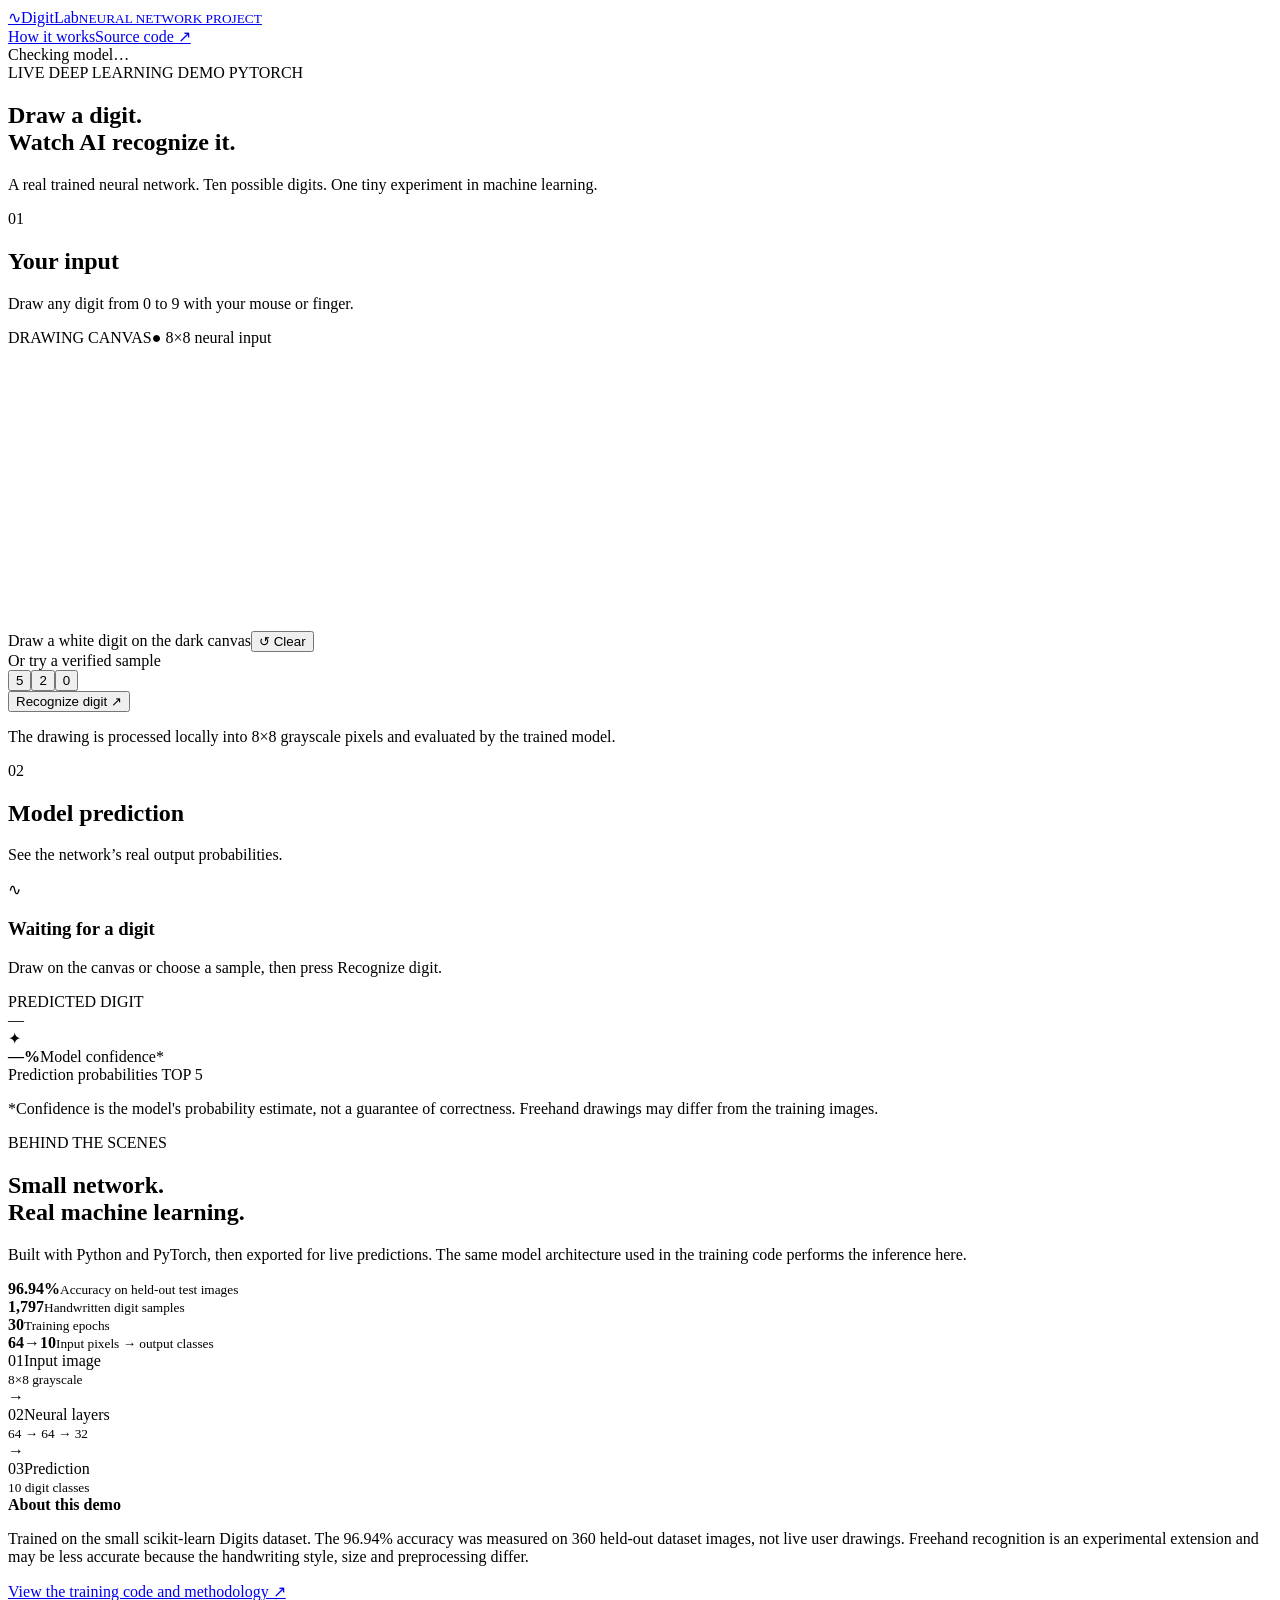
==== docs/index.html @ 20ec1afa "feat: build static browser-only trained neural network demo (docs/index.html)" ====
<!DOCTYPE html>
<html lang="en">
<head>
  <meta charset="UTF-8">
  <meta name="viewport" content="width=device-width,initial-scale=1">
  <meta name="description" content="Interactive PyTorch deep learning digit recognition — draw a number and see a real neural network prediction.">
  <title>DigitLab — Handwritten Digit Recognition AI</title>
  <link rel="stylesheet" href="./styles.css">
  <script src="./app.js" defer></script>
</head>
<body>

  <div class='ambient ambient-one'></div><div class='ambient ambient-two'></div>
  <header class='site-header'>
    <a href='#top' class='wordmark'><span class='brand-icon'>∿</span><span>Digit<span class='brand-accent'>Lab</span><small>NEURAL NETWORK PROJECT</small></span></a>
    <nav><a href='#how-it-works'>How it works</a><a href='https://github.com/lsaiahmany1-blip/handwritten-digit-recognition' target='_blank' rel='noopener noreferrer'>Source code ↗</a></nav>
    <span class='status'><span class='status-dot'></span><span id='model-status'>Checking model…</span></span>
  </header>
  <main id='top'>
    <section class='hero'>
      <div class='eyebrow'><span class='small-dot'></span> LIVE DEEP LEARNING DEMO <span class='line'></span> PYTORCH</div>
      <h1>Draw a digit.<br/><span>Watch AI recognize it.</span></h1>
      <p class='lead'>A real trained neural network. Ten possible digits. One tiny experiment in machine learning.</p>
    </section>
    <div class='lab-grid'>
      <section class='card draw-panel'>
        <div class='card-title'><span class='step'>01</span><div><h2>Your input</h2><p>Draw any digit from 0 to 9 with your mouse or finger.</p></div></div>
        <div class='canvas-shell'>
          <div class='canvas-header'><span>DRAWING CANVAS</span><span class='canvas-indicator'>● 8×8 neural input</span></div>
          <div class='canvas-area'>
            <canvas id='digit-canvas' width='280' height='280' aria-label='Draw a handwritten digit from zero to nine'></canvas>
            <div class='canvas-corner tl'></div><div class='canvas-corner tr'></div><div class='canvas-corner bl'></div><div class='canvas-corner br'></div>
          </div>
          <div class='canvas-footer'><span id='canvas-message'>Draw a white digit on the dark canvas</span><button id='clear' class='text-button' type='button'>↺ Clear</button></div>
        </div>
        <div class='sample-row'><span>Or try a verified sample</span><div class='sample-buttons'>
          <button data-sample='0' type='button'>5</button><button data-sample='1' type='button'>2</button><button data-sample='2' type='button'>0</button>
        </div></div>
        <button id='predict' class='primary-button' type='button'>Recognize digit <span>↗</span></button>
        <p class='helper'>The drawing is processed locally into 8×8 grayscale pixels and evaluated by the trained model.</p>
      </section>
      <section class='card results-panel' aria-live='polite'>
        <div class='card-title'><span class='step'>02</span><div><h2>Model prediction</h2><p>See the network’s real output probabilities.</p></div></div>
        <div id='results-empty' class='results-empty'><div class='empty-symbol'>∿</div><h3>Waiting for a digit</h3><p>Draw on the canvas or choose a sample, then press Recognize digit.</p></div>
        <div id='results-data' class='results-data hidden'>
          <div class='prediction-hero'><div><div class='overline'>PREDICTED DIGIT</div><div id='predicted-digit' class='prediction-number'>—</div></div><div class='confidence-card'><div class='confidence-icon'>✦</div><strong id='confidence'>—%</strong><span>Model confidence*</span></div></div>
          <div class='scores-heading'>Prediction probabilities <span>TOP 5</span></div>
          <div id='scores' class='scores'></div>
          <div id='sample-feedback' class='sample-feedback hidden'></div>
          <p class='model-note'>*Confidence is the model's probability estimate, not a guarantee of correctness. Freehand drawings may differ from the training images.</p>
        </div>
        <div id='error-message' class='error-message hidden' role='alert'></div>
      </section>
    </div>
    <section id='how-it-works' class='info-section'>
      <div class='info-top'><div class='eyebrow'>BEHIND THE SCENES</div><h2>Small network.<br/><span>Real machine learning.</span></h2><p>Built with Python and PyTorch, then exported for live predictions. The same model architecture used in the training code performs the inference here.</p></div>
      <div class='metrics'>
        <div><strong>96.94<span>%</span></strong><small>Accuracy on held-out test images</small></div>
        <div><strong>1,797</strong><small>Handwritten digit samples</small></div>
        <div><strong>30</strong><small>Training epochs</small></div>
        <div><strong>64<span>→</span>10</strong><small>Input pixels → output classes</small></div>
      </div>
      <div class='pipeline'><div><span>01</span>Input image<br/><small>8×8 grayscale</small></div><b>→</b><div><span>02</span>Neural layers<br/><small>64 → 64 → 32</small></div><b>→</b><div><span>03</span>Prediction<br/><small>10 digit classes</small></div></div>
      <div class='limitations'><strong>About this demo</strong><p>Trained on the small scikit-learn Digits dataset. The 96.94% accuracy was measured on 360 held-out dataset images, not live user drawings. Freehand recognition is an experimental extension and may be less accurate because the handwriting style, size and preprocessing differ.</p><a href='https://github.com/lsaiahmany1-blip/handwritten-digit-recognition' target='_blank' rel='noopener noreferrer'>View the training code and methodology ↗</a></div>
    </section>
  </main>
  <footer><span>DigitLab · A personal deep learning portfolio project</span><a href='https://github.com/lsaiahmany1-blip/handwritten-digit-recognition' target='_blank' rel='noopener noreferrer'>GitHub repository ↗</a></footer>

</body>
</html>
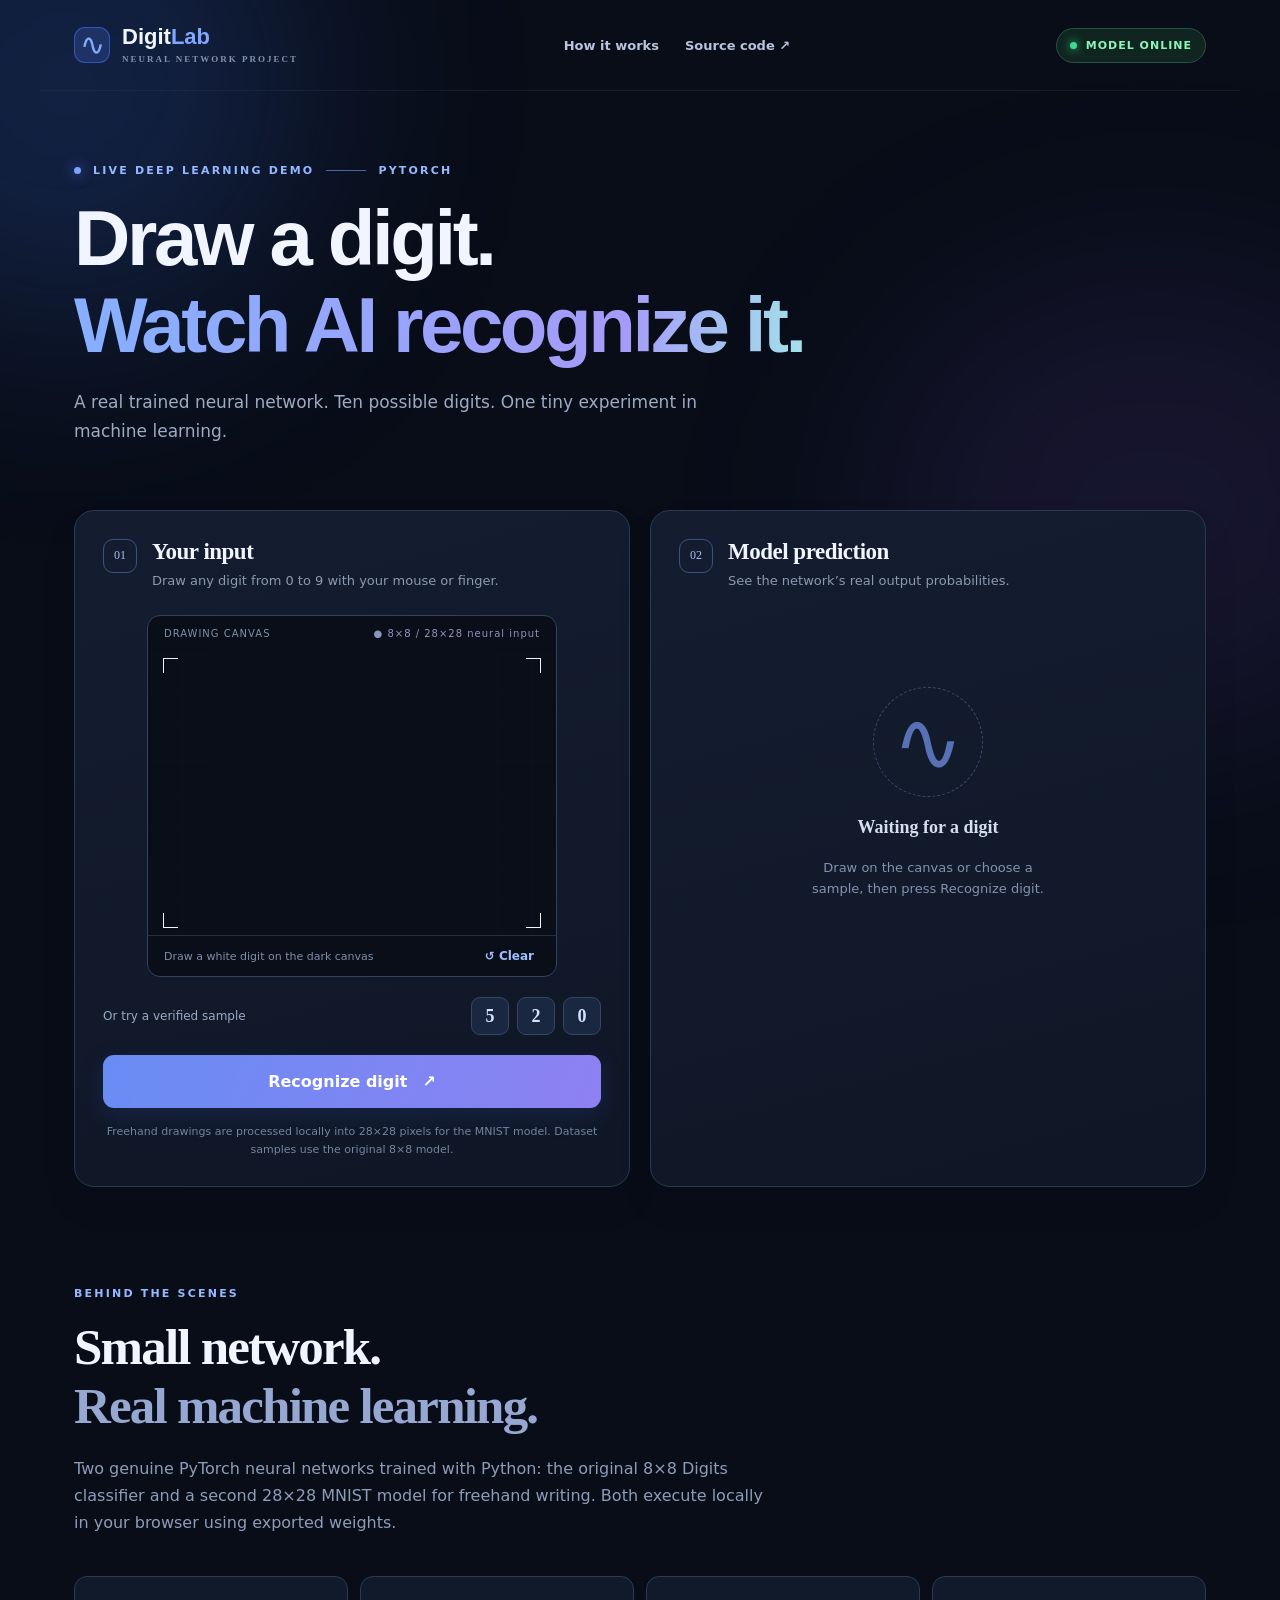
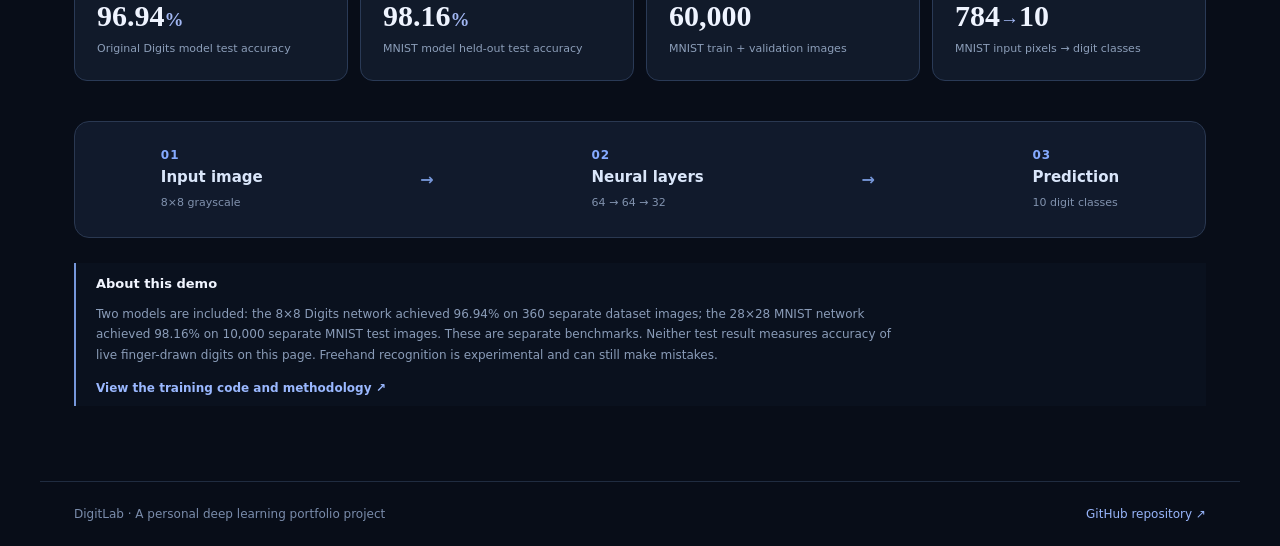
==== commit a6d94b7d: "ui: explain original and new MNIST models separately and load browser handwriting inference" ====
--- a/docs/index.html
+++ b/docs/index.html
@@ -6,6 +6,7 @@
   <meta name="description" content="Interactive PyTorch deep learning digit recognition — draw a number and see a real neural network prediction.">
   <title>DigitLab — Handwritten Digit Recognition AI</title>
   <link rel="stylesheet" href="./styles.css">
+  <script src="./handwriting-mnist.js" defer></script>
   <script src="./app.js" defer></script>
 </head>
 <body>
@@ -26,7 +27,7 @@
       <section class='card draw-panel'>
         <div class='card-title'><span class='step'>01</span><div><h2>Your input</h2><p>Draw any digit from 0 to 9 with your mouse or finger.</p></div></div>
         <div class='canvas-shell'>
-          <div class='canvas-header'><span>DRAWING CANVAS</span><span class='canvas-indicator'>● 8×8 neural input</span></div>
+          <div class='canvas-header'><span>DRAWING CANVAS</span><span class='canvas-indicator'>● 8×8 / 28×28 neural input</span></div>
           <div class='canvas-area'>
             <canvas id='digit-canvas' width='280' height='280' aria-label='Draw a handwritten digit from zero to nine'></canvas>
             <div class='canvas-corner tl'></div><div class='canvas-corner tr'></div><div class='canvas-corner bl'></div><div class='canvas-corner br'></div>
@@ -37,7 +38,7 @@
           <button data-sample='0' type='button'>5</button><button data-sample='1' type='button'>2</button><button data-sample='2' type='button'>0</button>
         </div></div>
         <button id='predict' class='primary-button' type='button'>Recognize digit <span>↗</span></button>
-        <p class='helper'>The drawing is processed locally into 8×8 grayscale pixels and evaluated by the trained model.</p>
+        <p class='helper'>Freehand drawings are processed locally into 28×28 pixels for the MNIST model. Dataset samples use the original 8×8 model.</p>
       </section>
       <section class='card results-panel' aria-live='polite'>
         <div class='card-title'><span class='step'>02</span><div><h2>Model prediction</h2><p>See the network’s real output probabilities.</p></div></div>
@@ -53,15 +54,15 @@
       </section>
     </div>
     <section id='how-it-works' class='info-section'>
-      <div class='info-top'><div class='eyebrow'>BEHIND THE SCENES</div><h2>Small network.<br/><span>Real machine learning.</span></h2><p>Built with Python and PyTorch, then exported for live predictions. The same model architecture used in the training code performs the inference here.</p></div>
+      <div class='info-top'><div class='eyebrow'>BEHIND THE SCENES</div><h2>Small network.<br/><span>Real machine learning.</span></h2><p>Two genuine PyTorch neural networks trained with Python: the original 8×8 Digits classifier and a second 28×28 MNIST model for freehand writing. Both execute locally in your browser using exported weights.</p></div>
       <div class='metrics'>
-        <div><strong>96.94<span>%</span></strong><small>Accuracy on held-out test images</small></div>
-        <div><strong>1,797</strong><small>Handwritten digit samples</small></div>
-        <div><strong>30</strong><small>Training epochs</small></div>
-        <div><strong>64<span>→</span>10</strong><small>Input pixels → output classes</small></div>
+        <div><strong>96.94<span>%</span></strong><small>Original Digits model test accuracy</small></div>
+        <div><strong>98.16<span>%</span></strong><small>MNIST model held-out test accuracy</small></div>
+        <div><strong>60,000</strong><small>MNIST train + validation images</small></div>
+        <div><strong>784<span>→</span>10</strong><small>MNIST input pixels → digit classes</small></div>
       </div>
       <div class='pipeline'><div><span>01</span>Input image<br/><small>8×8 grayscale</small></div><b>→</b><div><span>02</span>Neural layers<br/><small>64 → 64 → 32</small></div><b>→</b><div><span>03</span>Prediction<br/><small>10 digit classes</small></div></div>
-      <div class='limitations'><strong>About this demo</strong><p>Trained on the small scikit-learn Digits dataset. The 96.94% accuracy was measured on 360 held-out dataset images, not live user drawings. Freehand recognition is an experimental extension and may be less accurate because the handwriting style, size and preprocessing differ.</p><a href='https://github.com/lsaiahmany1-blip/handwritten-digit-recognition' target='_blank' rel='noopener noreferrer'>View the training code and methodology ↗</a></div>
+      <div class='limitations'><strong>About this demo</strong><p>Two models are included: the 8×8 Digits network achieved 96.94% on 360 separate dataset images; the 28×28 MNIST network achieved 98.16% on 10,000 separate MNIST test images. These are separate benchmarks. Neither test result measures accuracy of live finger-drawn digits on this page. Freehand recognition is experimental and can still make mistakes.</p><a href='https://github.com/lsaiahmany1-blip/handwritten-digit-recognition' target='_blank' rel='noopener noreferrer'>View the training code and methodology ↗</a></div>
     </section>
   </main>
   <footer><span>DigitLab · A personal deep learning portfolio project</span><a href='https://github.com/lsaiahmany1-blip/handwritten-digit-recognition' target='_blank' rel='noopener noreferrer'>GitHub repository ↗</a></footer>
--- a/docs/styles.css
+++ b/docs/styles.css
@@ -0,0 +1,740 @@
+@import url('https://fonts.googleapis.com/css2?family=DM+Sans:wght@400;500;600;700&family=Space+Grotesk:wght@400;500;600;700&display=swap');
+
+:root {
+  font-family: 'DM Sans', system-ui, sans-serif;
+  color: #f1f5ff;
+  background: #080d18;
+  font-synthesis: none;
+  scroll-behavior: smooth;
+}
+* {
+  box-sizing: border-box;
+}
+body {
+  margin: 0;
+  min-width: 320px;
+  overflow-x: hidden;
+}
+button,
+a {
+  font: inherit;
+}
+a {
+  color: inherit;
+  text-decoration: none;
+}
+button {
+  cursor: pointer;
+}
+.hidden {
+  display: none !important;
+}
+.ambient {
+  position: absolute;
+  border-radius: 50%;
+  pointer-events: none;
+  filter: blur(100px);
+  z-index: -1;
+}
+.ambient-one {
+  background: #203b7a70;
+  width: 490px;
+  height: 490px;
+  left: -180px;
+  top: -160px;
+}
+.ambient-two {
+  background: #54378b33;
+  width: 550px;
+  height: 450px;
+  right: -150px;
+  top: 280px;
+}
+.site-header {
+  max-width: 1200px;
+  margin: 0 auto;
+  padding: 26px 34px;
+  display: flex;
+  align-items: center;
+  justify-content: space-between;
+  gap: 22px;
+  border-bottom: 1px solid #27304377;
+}
+.wordmark {
+  display: flex;
+  gap: 12px;
+  align-items: center;
+  font-family: 'Space Grotesk', sans-serif;
+  font-weight: 700;
+  font-size: 22px;
+  line-height: 1;
+}
+.wordmark small {
+  display: block;
+  font-family: 'DM Sans';
+  font-size: 9px;
+  letter-spacing: 2px;
+  color: #8493ad;
+  margin-top: 7px;
+}
+.brand-icon {
+  border: 1px solid #416deb9c;
+  background: #1f3265;
+  color: #83aaff;
+  border-radius: 11px;
+  width: 36px;
+  height: 36px;
+  display: grid;
+  place-items: center;
+  font-size: 30px;
+}
+.brand-accent {
+  color: #80a7ff;
+}
+.site-header nav {
+  display: flex;
+  gap: 26px;
+  color: #b7c4db;
+  font-size: 13px;
+  font-weight: 600;
+}
+.site-header nav a:hover,
+footer a:hover {
+  color: #9ebeff;
+}
+.status {
+  white-space: nowrap;
+  display: flex;
+  gap: 9px;
+  align-items: center;
+  border: 1px solid #245347;
+  border-radius: 30px;
+  padding: 10px 13px;
+  color: #8ef5ba;
+  background: #10251f;
+  font-size: 11px;
+  letter-spacing: 1px;
+  font-weight: 700;
+}
+.status-dot {
+  width: 7px;
+  height: 7px;
+  background: #3fda92;
+  border-radius: 50%;
+  box-shadow: 0 0 10px #3fda92;
+}
+.status.offline {
+  color: #ffd598;
+  border-color: #5c4726;
+  background: #271f14;
+}
+.status.offline .status-dot {
+  background: #ffc66c;
+  box-shadow: none;
+}
+main {
+  max-width: 1200px;
+  margin: auto;
+  padding: 0 34px;
+}
+.hero {
+  padding: 73px 0 47px;
+}
+.eyebrow {
+  display: flex;
+  align-items: center;
+  gap: 12px;
+  font-size: 11px;
+  letter-spacing: 2.2px;
+  font-weight: 700;
+  color: #96b8ff;
+}
+.small-dot {
+  width: 7px;
+  height: 7px;
+  border-radius: 50%;
+  background: #7da2fc;
+  box-shadow: 0 0 14px #477cfa;
+}
+.line {
+  width: 40px;
+  height: 1px;
+  background: #4967a4;
+}
+.hero h1 {
+  font:
+    700 clamp(41px, 6.7vw, 78px)/1.12 'Space Grotesk',
+    sans-serif;
+  letter-spacing: -3.4px;
+  margin: 18px 0;
+}
+.hero h1 span {
+  background: linear-gradient(94deg, #88afff 4%, #a59bf9 75%, #a3e1e9);
+  color: transparent;
+  background-clip: text;
+}
+.lead {
+  max-width: 630px;
+  color: #9dabc3;
+  font-size: 17px;
+  line-height: 1.7;
+}
+.lab-grid {
+  display: grid;
+  grid-template-columns: 1fr 1fr;
+  gap: 20px;
+}
+.card {
+  background: linear-gradient(165deg, #141d30, #0f1726);
+  border: 1px solid #2c3952;
+  border-radius: 20px;
+  padding: 28px;
+  box-shadow: 0 18px 35px #00000015;
+}
+.card-title {
+  display: flex;
+  gap: 15px;
+  align-items: flex-start;
+  margin-bottom: 25px;
+}
+.step {
+  width: 34px;
+  height: 34px;
+  border: 1px solid #3b5280;
+  color: #a8beef;
+  border-radius: 10px;
+  display: grid;
+  place-items: center;
+  font-family: 'Space Grotesk';
+  font-size: 12px;
+  flex: 0 0 auto;
+}
+.card h2 {
+  font-family: 'Space Grotesk';
+  font-size: 23px;
+  margin: 0 0 6px;
+  letter-spacing: -0.5px;
+}
+.card-title p {
+  margin: 0;
+  font-size: 13px;
+  line-height: 1.5;
+  color: #8a9ab2;
+}
+.canvas-shell {
+  max-width: 410px;
+  margin: 0 auto;
+  border: 1px solid #31435d;
+  background: #090e19;
+  border-radius: 13px;
+  overflow: hidden;
+}
+.canvas-header,
+.canvas-footer {
+  display: flex;
+  justify-content: space-between;
+  align-items: center;
+  padding: 12px 16px;
+  gap: 10px;
+  color: #7e8fa8;
+  font-size: 10px;
+  letter-spacing: 1px;
+}
+.canvas-indicator {
+  color: #8b96bd;
+}
+.canvas-area {
+  position: relative;
+  display: flex;
+  justify-content: center;
+  align-items: center;
+  padding: 2px 12px;
+  background:
+    repeating-linear-gradient(
+      0deg,
+      transparent,
+      transparent 34px,
+      #ffffff05 35px
+    ),
+    repeating-linear-gradient(
+      90deg,
+      transparent,
+      transparent 34px,
+      #ffffff05 35px
+    );
+}
+canvas {
+  width: min(280px, 100%);
+  height: auto;
+  aspect-ratio: 1;
+  touch-action: none;
+  cursor: crosshair;
+  display: block;
+  border-radius: 4px;
+}
+.canvas-corner {
+  position: absolute;
+  width: 15px;
+  height: 15px;
+  border-color: #566b9c;
+  pointer-events: none;
+}
+.tl {
+  left: 15px;
+  top: 7px;
+  border-top: 1px solid;
+  border-left: 1px solid;
+}
+.tr {
+  right: 15px;
+  top: 7px;
+  border-top: 1px solid;
+  border-right: 1px solid;
+}
+.bl {
+  left: 15px;
+  bottom: 7px;
+  border-bottom: 1px solid;
+  border-left: 1px solid;
+}
+.br {
+  right: 15px;
+  bottom: 7px;
+  border-bottom: 1px solid;
+  border-right: 1px solid;
+}
+.canvas-footer {
+  border-top: 1px solid #222f44;
+  letter-spacing: 0;
+  font-size: 11px;
+}
+.text-button {
+  color: #a0bfff;
+  background: transparent;
+  border: 0;
+  font-size: 12px;
+  font-weight: 700;
+  white-space: nowrap;
+}
+.text-button:hover {
+  color: white;
+}
+.sample-row {
+  display: flex;
+  align-items: center;
+  justify-content: space-between;
+  margin: 20px 0 20px;
+  gap: 12px;
+  font-size: 12px;
+  color: #9aabc5;
+}
+.sample-buttons {
+  display: flex;
+  gap: 8px;
+}
+.sample-buttons button {
+  background: #1a2740;
+  color: #d6e3ff;
+  border: 1px solid #354663;
+  border-radius: 9px;
+  width: 38px;
+  height: 38px;
+  font-family: 'Space Grotesk';
+  font-size: 18px;
+  font-weight: 700;
+}
+.sample-buttons button:hover,
+.sample-buttons button.active {
+  border-color: #88aaff;
+  background: #314877;
+  color: white;
+}
+.primary-button {
+  width: 100%;
+  background: linear-gradient(110deg, #688cf3, #8e81f3);
+  border: 0;
+  border-radius: 11px;
+  padding: 17px 20px;
+  text-align: center;
+  color: #fff;
+  font-weight: 700;
+  display: flex;
+  justify-content: center;
+  gap: 15px;
+  align-items: center;
+  box-shadow: 0 8px 24px #3453bc33;
+}
+.primary-button:hover:not(:disabled) {
+  filter: brightness(1.1);
+}
+.primary-button:disabled {
+  opacity: 0.7;
+  cursor: wait;
+}
+.helper {
+  font-size: 11px;
+  line-height: 1.6;
+  color: #73849f;
+  margin: 15px 0 0;
+  text-align: center;
+}
+.results-panel {
+  min-height: 575px;
+}
+.results-empty {
+  height: 370px;
+  display: flex;
+  flex-direction: column;
+  align-items: center;
+  justify-content: center;
+  text-align: center;
+  color: #8292af;
+}
+.empty-symbol {
+  width: 110px;
+  height: 110px;
+  border: 1px dashed #394c71;
+  border-radius: 50%;
+  display: grid;
+  place-items: center;
+  color: #5771b4;
+  font-size: 84px;
+  margin-bottom: 20px;
+  font-weight: 300;
+}
+.results-empty h3 {
+  color: #d6dfed;
+  font-size: 18px;
+  font-family: 'Space Grotesk';
+  margin: 0 0 7px;
+}
+.results-empty p {
+  max-width: 255px;
+  line-height: 1.6;
+  font-size: 13px;
+}
+.prediction-hero {
+  margin: 38px 0 30px;
+  padding: 24px;
+  background: linear-gradient(140deg, #22345b, #18253e);
+  border: 1px solid #3c4c74;
+  border-radius: 15px;
+  display: flex;
+  justify-content: space-between;
+  align-items: center;
+  gap: 10px;
+}
+.overline {
+  font-size: 10px;
+  letter-spacing: 2px;
+  color: #a5b5d3;
+  font-weight: 700;
+}
+.prediction-number {
+  font: 700 112px/0.98 'Space Grotesk';
+  letter-spacing: -5px;
+  color: #e6efff;
+}
+.confidence-card {
+  display: flex;
+  align-items: center;
+  flex-direction: column;
+  gap: 3px;
+  background: #182440;
+  border: 1px solid #3f5275;
+  border-radius: 13px;
+  padding: 14px;
+  min-width: 122px;
+}
+.confidence-icon {
+  color: #93e8b4;
+  font-size: 24px;
+}
+.confidence-card strong {
+  font: 700 24px 'Space Grotesk';
+  color: #a6e5c2;
+}
+.confidence-card span {
+  font-size: 10px;
+  color: #8da0c4;
+}
+.scores-heading {
+  display: flex;
+  justify-content: space-between;
+  font-weight: 700;
+  margin-bottom: 17px;
+  font-size: 13px;
+}
+.scores-heading span {
+  font-size: 10px;
+  letter-spacing: 1.5px;
+  color: #7485a3;
+}
+.scores {
+  display: grid;
+  gap: 14px;
+}
+.score {
+  display: grid;
+  grid-template-columns: 25px 1fr 48px;
+  gap: 12px;
+  align-items: center;
+}
+.score-digit {
+  font: 700 17px 'Space Grotesk';
+  color: #d9e5ff;
+}
+.score-track {
+  height: 10px;
+  border-radius: 8px;
+  background: #25344d;
+  overflow: hidden;
+}
+.score-fill {
+  height: 100%;
+  border-radius: 8px;
+  background: #53688c;
+  min-width: 2px;
+}
+.score-fill.leading {
+  background: linear-gradient(90deg, #638af8, #ae93fd);
+}
+.score-percent {
+  text-align: right;
+  font-size: 12px;
+  color: #a7b7cd;
+  font-variant-numeric: tabular-nums;
+}
+.sample-feedback {
+  margin-top: 24px;
+  padding: 12px 15px;
+  background: #153329;
+  color: #a2f0c7;
+  border: 1px solid #29583d;
+  border-radius: 10px;
+  font-size: 13px;
+}
+.model-note {
+  color: #8191ac;
+  font-size: 11px;
+  line-height: 1.7;
+  margin-top: 20px;
+}
+.error-message {
+  background: #401e24;
+  color: #ffbdc5;
+  border: 1px solid #87414d;
+  padding: 13px;
+  border-radius: 9px;
+  margin-top: 20px;
+  font-size: 13px;
+}
+.info-section {
+  padding: 100px 0 75px;
+}
+.info-top {
+  max-width: 690px;
+}
+.info-top h2 {
+  font: 700 clamp(32px, 5vw, 51px)/1.16 'Space Grotesk';
+  letter-spacing: -1.8px;
+  margin: 18px 0;
+}
+.info-top h2 span {
+  color: #96a8d2;
+}
+.info-top p {
+  color: #8d9db8;
+  line-height: 1.7;
+}
+.metrics {
+  display: grid;
+  grid-template-columns: repeat(4, 1fr);
+  margin: 40px 0;
+  gap: 12px;
+}
+.metrics > div {
+  padding: 22px;
+  border: 1px solid #2a3a56;
+  background: #111a2a;
+  border-radius: 13px;
+}
+.metrics strong {
+  display: block;
+  font: 700 30px 'Space Grotesk';
+  color: #eff4ff;
+}
+.metrics strong span {
+  font-size: 19px;
+  color: #a2b7f3;
+}
+.metrics small {
+  display: block;
+  margin-top: 8px;
+  color: #8c9eb9;
+  font-size: 11px;
+  line-height: 1.5;
+}
+.pipeline {
+  display: flex;
+  align-items: center;
+  justify-content: space-around;
+  border: 1px solid #2a3851;
+  border-radius: 15px;
+  background: #111a2c;
+  padding: 24px 12px;
+  gap: 10px;
+}
+.pipeline > div {
+  color: #dae6fa;
+  font-size: 15px;
+  font-weight: 700;
+  line-height: 1.6;
+}
+.pipeline span {
+  display: block;
+  color: #85aaff;
+  letter-spacing: 1px;
+  font-size: 12px;
+}
+.pipeline small {
+  font-weight: 400;
+  color: #8192ae;
+  font-size: 11px;
+}
+.pipeline > b {
+  color: #7696d8;
+}
+.limitations {
+  margin-top: 25px;
+  border-left: 2px solid #7697db;
+  padding: 10px 20px;
+  background: #111a2a55;
+}
+.limitations strong {
+  font-size: 13px;
+}
+.limitations p {
+  font-size: 12px;
+  line-height: 1.7;
+  color: #8a9cb8;
+  max-width: 800px;
+}
+.limitations a {
+  color: #9ab8ff;
+  font-size: 12px;
+  font-weight: 700;
+}
+footer {
+  border-top: 1px solid #202c40;
+  color: #7a8cab;
+  display: flex;
+  justify-content: space-between;
+  gap: 20px;
+  padding: 25px 34px;
+  max-width: 1200px;
+  margin: 0 auto;
+  font-size: 12px;
+}
+footer a {
+  color: #97b4f9;
+}
+@media (max-width: 850px) {
+  .lab-grid {
+    grid-template-columns: 1fr;
+  }
+  .results-panel {
+    min-height: 460px;
+  }
+  .results-empty {
+    height: 250px;
+  }
+  .hero {
+    padding-top: 50px;
+  }
+  .metrics {
+    grid-template-columns: repeat(2, 1fr);
+  }
+}
+@media (max-width: 600px) {
+  .site-header {
+    padding: 16px;
+    flex-wrap: wrap;
+  }
+  .site-header nav {
+    order: 3;
+    width: 100%;
+    justify-content: space-between;
+  }
+  .wordmark {
+    font-size: 19px;
+  }
+  .status {
+    font-size: 9px;
+    padding: 9px;
+  }
+  .hero {
+    padding: 42px 0 32px;
+  }
+  .hero h1 {
+    letter-spacing: -1.8px;
+    font-size: 42px;
+  }
+  .lead {
+    font-size: 14px;
+  }
+  .eyebrow {
+    font-size: 9px;
+    letter-spacing: 1.4px;
+  }
+  main {
+    padding: 0 16px;
+  }
+  .card {
+    padding: 18px;
+    border-radius: 14px;
+  }
+  .card h2 {
+    font-size: 20px;
+  }
+  .card-title {
+    gap: 10px;
+  }
+  .sample-row {
+    font-size: 11px;
+  }
+  .info-section {
+    padding-top: 70px;
+  }
+  .metrics > div {
+    padding: 15px;
+  }
+  .metrics strong {
+    font-size: 26px;
+  }
+  .pipeline {
+    flex-direction: column;
+    align-items: stretch;
+  }
+  .pipeline > b {
+    transform: rotate(90deg);
+    text-align: center;
+  }
+  .pipeline > div {
+    text-align: center;
+  }
+  .prediction-number {
+    font-size: 88px;
+  }
+  .info-top h2 {
+    font-size: 35px;
+  }
+  footer {
+    padding: 22px 16px;
+    flex-direction: column;
+    gap: 10px;
+  }
+  .canvas-header {
+    font-size: 9px;
+  }
+}
